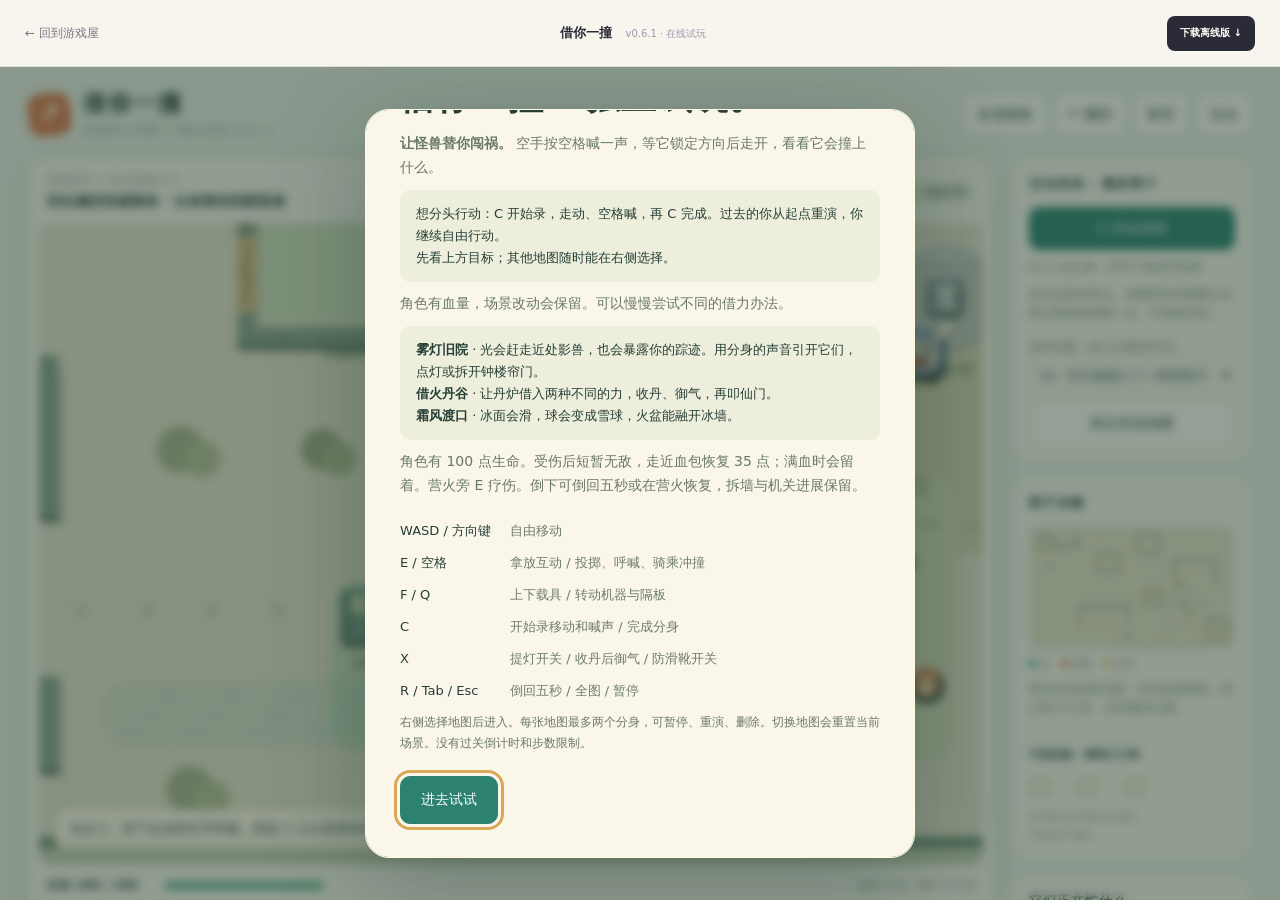
==== play/borrow-a-bump/index.html @ e09a7dba "Add files via upload" ====
<!doctype html><html lang="zh-CN"><head><meta charset="utf-8"><meta name="viewport" content="width=device-width,initial-scale=1"><title>借你一撞 v0.6.1 · 在线试玩</title><link rel="icon" href="../../assets/mark.svg"><link rel="stylesheet" href="../../assets/site.css"></head><body class="play-page"><header class="play-toolbar"><a href="../../index.html#games">← 回到游戏屋</a><div><strong>借你一撞</strong><span>v0.6.1 · 在线试玩</span></div><a class="button button-dark" href="../../downloads/borrow-a-bump/borrow-a-bump-v0.6.1.zip" download>下载离线版 ↓</a></header><main class="play-stage"><iframe src="v0.6.1/game.html" title="借你一撞游戏" allowfullscreen></iframe></main></body></html>
---- assets/site.css ----
@charset "UTF-8";
:root{--paper:#f7f5ed;--ink:#2b2b38;--muted:#818181;--line:#deded3;--purple:#b9a9de;--peach:#edc8aa;--mint:#c8d7bd;--serif:Georgia,"Songti SC","SimSun",serif;--sans:Inter,"Microsoft YaHei","PingFang SC",system-ui,sans-serif}*{box-sizing:border-box}html{scroll-behavior:smooth;scroll-padding-top:100px}body{margin:0;color:var(--ink);background:var(--paper);font-family:var(--sans);font-size:14px;line-height:1.7;-webkit-font-smoothing:antialiased}a{color:inherit;text-decoration:none}button,input{font:inherit}button,a,input,summary{-webkit-tap-highlight-color:transparent}a,button,summary{touch-action:manipulation}button{cursor:pointer}button:disabled{cursor:default}img{display:block;max-width:100%}button:focus-visible,a:focus-visible,input:focus-visible,summary:focus-visible{outline:3px solid #9b83c9;outline-offset:5px}::selection{background:#d8c7ef;color:var(--ink)}[hidden]{display:none!important}.container{width:min(1200px,calc(100% - 104px));margin-inline:auto}.sr-only{position:absolute;width:1px;height:1px;overflow:hidden;clip:rect(0,0,0,0);white-space:nowrap}.skip-link{position:fixed;left:20px;top:-80px;padding:10px 18px;background:var(--ink);color:white;z-index:100}.skip-link:focus{top:10px}.site-header{background:#f7f5edf2;border-bottom:1px solid #deded37a}.header-inner{height:96px;display:flex;align-items:center;justify-content:space-between;gap:25px}.brand{display:flex;align-items:center;gap:12px;font-size:19px;font-weight:750;letter-spacing:.5px;line-height:1.2}.brand small{display:block;margin-top:6px;font-size:8px;letter-spacing:2.6px;font-weight:500}.main-nav{display:flex;gap:32px;align-items:center;font-size:12px}.main-nav>a:not(.nav-cta){color:#68686c}.main-nav>a:hover{color:#806899}.nav-cta{border:1px solid var(--ink);border-radius:8px;padding:10px 15px;font-weight:600;display:flex;gap:25px;align-items:center}.menu-toggle{display:none}.hero{display:grid;grid-template-columns:1fr 1fr;align-items:center;gap:46px;padding-block:78px 74px;min-height:625px}.eyebrow{font-size:10px;letter-spacing:2px;font-weight:600;color:#7c7e7c;line-height:1.5}.hero-copy>.eyebrow{display:flex;align-items:center;gap:9px;font-size:11px;letter-spacing:1.5px;color:#777580}.tiny-star{color:#8e7ea3;font-size:23px}.hero h1{position:relative;display:inline-block;font-size:clamp(43px,4.75vw,66px);letter-spacing:-2.5px;line-height:1.28;font-weight:800;margin:22px 0 24px}.underlined{position:relative;z-index:0}.underlined:after{content:"";position:absolute;left:-3px;right:-3px;height:13px;background:#d6c8e9;bottom:6px;z-index:-1;transform:rotate(-3deg);border-radius:50%}.title-spark{position:absolute;right:-60px;top:51px;font-size:48px;font-weight:400;color:#aa9ac3;transform:rotate(12deg)}.hero-description{font-size:14px;line-height:2;color:#79797a;margin:0 0 29px;letter-spacing:.2px}.hero-actions{display:flex;gap:23px;align-items:center;flex-wrap:wrap}.button{display:inline-flex;justify-content:center;align-items:center;gap:24px;min-height:45px;border:1px solid transparent;border-radius:8px;padding:12px 18px;line-height:1.25;font-size:12px;font-weight:650;transition:transform .15s,background .15s;white-space:nowrap}.button:hover{transform:translateY(-2px)}.button-dark{background:var(--ink);color:#fffdf6}.button-dark:hover{background:#484152}.button-light{background:transparent;border-color:#d4d4c9;color:#464650}.button-light:hover{background:#eceadf;border-color:#bcbcad}.text-link{font-size:11px;color:#797780}.text-link span{padding-left:9px}.hero-bottom{display:flex;gap:17px;margin-top:30px;font-size:10px;color:#8b8c87;flex-wrap:wrap}.hero-bottom>span+span:before{content:"/";margin-right:17px;color:#cecec5}.green-dot{display:inline-block;width:6px;height:6px;border-radius:50%;background:#8ba587;margin-right:6px}.hero-art{height:455px;position:relative;isolation:isolate;min-width:0}.hero-orbit{position:absolute;inset:14px 5px 16px;border:1px dashed #d4c9dc;border-radius:48%;transform:rotate(-15deg);z-index:-1}.hero-poster{position:absolute;border:1px solid #4f4e503d;border-radius:13px;background:#fffdf5;overflow:hidden;box-shadow:0 15px 35px #44443613}.hero-poster>img{width:100%;height:205px;object-fit:cover}.hero-poster>div{height:64px;display:flex;flex-direction:column;justify-content:center;padding:0 17px;position:relative}.hero-poster>div>span:first-child{font-size:14px;font-weight:700}.hero-poster small{font-size:9px;color:#929186;margin-top:3px}.poster-back{width:72%;right:4%;top:14px;transform:rotate(7deg);z-index:1}.poster-front{width:81%;left:0;bottom:8px;transform:rotate(-7deg);z-index:2}.poster-front>img{height:215px}.poster-arrow{position:absolute;right:18px;top:18px;width:29px;height:29px;display:grid;place-items:center;border:1px solid #d4cdbf;border-radius:50%;font-size:17px}.floating-note{position:absolute;font-size:10px;z-index:4;background:#f2e7b6;padding:10px 14px;box-shadow:2px 4px 0 #d6c79b44;transform:rotate(-8deg);border-radius:3px}.note-top{top:2px;left:-7px}.note-top span{padding-left:10px;color:#8f8069}.round-sticker{position:absolute;bottom:12px;right:-7px;width:101px;height:101px;background:#d5c9eb;border:1px solid #b8a9ce;border-radius:50%;z-index:3;display:flex;justify-content:center;align-items:center;flex-direction:column;transform:rotate(12deg);font-size:19px;font-weight:650;box-shadow:0 0 0 7px var(--paper)}.round-sticker strong{font-size:8px;letter-spacing:1.5px;font-weight:500;margin-top:4px}.art-caption{position:absolute;bottom:-31px;right:9px;font-size:9px;color:#a2a298}.ticker{overflow:hidden;background:#e9e4f1;border-block:1px solid #d6cfdf;padding:16px 0}.ticker>div{min-width:max-content;display:flex;justify-content:center;align-items:center;gap:52px;font-size:12px;letter-spacing:2px;color:#6f6382}.ticker span{font-size:21px;color:#9a87b4}.section{padding-block:78px}.section-heading{display:flex;align-items:flex-end;justify-content:space-between;gap:25px;margin-bottom:31px}.section-heading h2{font-size:29px;letter-spacing:-1px;line-height:1.5;margin:11px 0 0;font-weight:750}.section-heading>p{font-size:11px;color:#93948b;line-height:1.9;margin:0 0 4px}.section-heading>p strong{color:#777c6a;font-weight:500}.library-toolbar{display:flex;justify-content:space-between;align-items:center;gap:22px;margin-bottom:26px}.filters{display:flex;gap:7px;flex-wrap:wrap}.filter-button{border:1px solid var(--line);border-radius:20px;background:transparent;color:#8a8989;font-size:11px;padding:7px 15px;line-height:1.5}.filter-button.is-active{background:var(--ink);color:white;border-color:var(--ink)}.filter-button span{margin-left:7px;color:#bfb7ce;font-size:9px}.search-box{width:245px;display:flex;align-items:center;gap:11px;border-bottom:1px solid #d3d3c8;color:#8f8e91;padding-bottom:9px}.search-box input{background:transparent;border:0;outline:0;color:var(--ink);font-size:11px;width:100%;min-width:0}.search-box input::placeholder{color:#aaa99f}.search-box:focus-within{border-bottom-color:#8c7aa5}.game-grid{display:grid;grid-template-columns:repeat(2,minmax(0,1fr));gap:30px}.game-card{border:1px solid #dbdad0;border-radius:13px;overflow:hidden;background:#fffef9;min-width:0;transition:box-shadow .2s,border-color .2s}.game-card:hover{border-color:#bbb5c0;box-shadow:0 12px 35px #3333260a}.cover-link{display:block;position:relative;overflow:hidden;border-bottom:1px solid #ded9ca}.cover-link img{width:100%;height:auto;aspect-ratio:840/500;object-fit:cover;transition:transform .35s}.cover-link:hover img{transform:scale(1.025)}.cover-type{position:absolute;left:18px;top:17px;border:1px solid #ffffff70;background:#fffaf1d9;backdrop-filter:blur(4px);font-size:10px;padding:4px 10px;border-radius:16px;color:#68685d}.cover-play{position:absolute;bottom:17px;right:18px;display:grid;place-items:center;border:1px solid #6a675d44;width:36px;height:36px;border-radius:50%;background:#fff9e9a6;font-size:20px}.cover-note{position:absolute;bottom:15px;left:18px;font-size:9px;color:#5b665f;background:#fffaf18c;padding:2px 6px;border-radius:4px}.card-body{padding:25px 27px 0}.game-label{display:flex;align-items:center;justify-content:space-between;gap:12px;font-size:8px;letter-spacing:1.5px;color:#96958e}.version-badge{display:flex;align-items:center;gap:6px;white-space:nowrap;letter-spacing:.3px;color:#748366;font-size:10px;background:#eff3e9;border:1px solid #e0e7d7;border-radius:15px;padding:3px 8px}.version-badge i{width:4px;height:4px;border-radius:50%;background:#8fa67c}.card-body h3{font-size:28px;font-weight:750;letter-spacing:-.5px;line-height:1.35;margin:15px 0 7px}.game-tagline{font-size:12px;color:#5e6264;margin:0 0 14px}.game-description{font-size:12px;line-height:1.9;color:#92908b;min-height:68px;margin:0 0 16px}.game-tags{display:flex;gap:7px;flex-wrap:wrap}.game-tags>span{font-size:9px;color:#8b8a81;background:#f3f1e8;border-radius:4px;padding:3px 7px}.download-meta{display:flex;flex-wrap:wrap;align-items:center;justify-content:space-between;gap:7px;margin:26px 0 12px;font-size:9px;color:#aaa79d}.card-actions{display:grid;grid-template-columns:1.2fr 1fr;gap:10px}.card-actions .button{gap:16px;justify-content:space-between;font-size:11px}.release-details{margin-top:21px;border-top:1px solid #eae7dc;padding:0 0 6px}.release-details summary,.faq-list summary{display:flex;align-items:center;justify-content:space-between;cursor:pointer;list-style:none;font-size:11px;min-height:47px;color:#7d7f77}.release-details summary::-webkit-details-marker,.faq-list summary::-webkit-details-marker{display:none}details[open]>summary>span{transform:rotate(45deg)}summary>span{display:inline-block;font-size:16px;font-weight:400;transition:transform .15s}.first-step{margin:0 0 13px;padding:12px;background:#f4f1e7;border-radius:6px;color:#8b887b;font-size:10px;line-height:1.9}.past-release{padding-block:12px;border-top:1px dashed #e4dfd3}.past-release>div{display:flex;justify-content:space-between;font-size:10px}.past-release strong{font-weight:650;color:#696a65}.past-release>div>span{font-size:9px;color:#a6a296}.past-release ul{padding-left:15px;font-size:10px;color:#969082;line-height:1.9;margin:9px 0}.past-release>a,.feedback-link{font-size:10px;color:#927da5}.feedback-link{display:block;padding-block:13px}.empty-state{text-align:center;padding:80px 20px;border:1px dashed #d7cddd;border-radius:14px;color:#8b8593}.empty-state>span{font-size:40px;color:#aa96c2}.empty-state h3{font-size:20px;color:#5f5869}.empty-state p{font-size:12px;margin-bottom:22px}.quiet{color:#969082;font-size:11px}.updates-section{background:#efeee5;border-block:1px solid #e5e3d7;padding-block:66px}.updates-layout{display:grid;grid-template-columns:.85fr 1.35fr;gap:85px}.updates-intro h2{font-size:33px;line-height:1.5;letter-spacing:-1px;margin:14px 0 15px}.updates-intro>p{font-size:12px;line-height:1.95;color:#929183}.date-stamp{display:flex;gap:16px;align-items:center;margin-top:27px;font-size:9px;color:#a7a393}.date-stamp strong{font-size:11px;font-weight:500;letter-spacing:1px;color:#8b897c}.update-list{padding-top:10px}.update-item{display:grid;grid-template-columns:90px 1fr;gap:22px;padding-block:24px}.update-item+.update-item{border-top:1px solid #d9d8c8}.update-date time{display:block;font-size:9px;color:#9d9d8d;white-space:nowrap}.update-date>span{display:inline-block;padding:3px 9px;border:1px solid #d5c9df;background:#e9e2ee;border-radius:20px;font-size:9px;color:#8d7b9c;margin-top:10px}.update-game{display:flex;align-items:center;gap:12px;font-size:16px;font-weight:650}.update-game span{font-size:8px;font-weight:400;color:#93967b;padding:2px 5px;background:#e3e7d9;border-radius:3px}.update-item ul{margin:12px 0 11px;padding-left:15px;font-size:11px;color:#939283;line-height:1.95}.update-item a{font-size:9px;color:#8b7c9d}.guide-section{padding-bottom:56px}.steps{display:grid;grid-template-columns:repeat(3,1fr);gap:30px;border-block:1px solid var(--line);padding:33px 0;margin-top:35px}.steps article{position:relative;padding-right:20px}.steps article+article{border-left:1px solid #deded2;padding-left:30px}.step-number{font-family:var(--serif);font-style:italic;font-size:31px;color:#b6a8c9;line-height:1}.steps h3{font-size:16px;font-weight:650;margin:16px 0 8px}.steps p{font-size:11px;line-height:1.95;color:#9a978d;margin:0}.guide-lower{display:grid;grid-template-columns:.85fr 1.35fr;gap:85px;margin-top:27px}.guide-note{display:flex;gap:15px;align-items:flex-start;background:#eeebe0;border-radius:9px;padding:21px;height:fit-content}.note-icon{font-size:28px;line-height:1.1;color:#a08eb4}.guide-note strong{font-size:12px;font-weight:650}.guide-note p{font-size:10px;color:#979184;line-height:1.9;margin:6px 0 0}.faq-list details+details{border-top:1px solid var(--line)}.faq-list summary{font-size:11px;color:#7b7c73;padding:2px 0;gap:20px}.faq-list p{font-size:10px;color:#9a9588;line-height:1.95;margin:0 0 17px}.about-strip{padding:33px 30px;border:1px solid #ded7e3;background:#eeebf1;border-radius:12px;display:flex;align-items:center;gap:25px;margin-block:14px 65px}.about-mark{font-size:53px;line-height:1;color:#a18bb8;margin-inline:5px}.about-strip .eyebrow{font-size:8px;letter-spacing:1.5px;color:#a095a8}.about-strip h2{font-size:20px;font-weight:700;letter-spacing:-.4px;margin:8px 0}.about-strip p{font-size:10px;color:#a095a5;margin:0}.about-strip .button{margin-left:auto;border-color:#d3cadc;gap:19px;font-size:10px;flex-shrink:0}.site-footer{display:flex;justify-content:space-between;gap:24px;align-items:center;padding-bottom:30px;color:#aaa79d}.footer-brand{font-size:12px;font-weight:650;color:#7d7c77}.footer-brand span{font-size:7px;letter-spacing:1.2px;display:block;font-weight:400;margin-top:3px;color:#b0aba0}.site-footer>p{font-size:9px}.site-footer>a:last-child{font-size:9px}.play-page{height:100vh;height:100dvh;overflow:hidden;display:flex;flex-direction:column}.play-toolbar{display:flex;justify-content:space-between;align-items:center;gap:20px;min-height:67px;padding:10px 25px;border-bottom:1px solid var(--line);flex-shrink:0}.play-toolbar>a:first-child{font-size:12px;color:#7b7486}.play-toolbar>div{display:flex;gap:14px;align-items:center;font-size:13px}.play-toolbar>div>span{font-size:10px;color:#a294ac}.play-toolbar .button{min-height:35px;padding:9px 12px;font-size:10px}.play-stage{flex:1;min-height:0}.play-stage iframe{border:0;display:block;width:100%;height:100%;background:var(--paper)}
@media(min-width:1550px){.hero{padding-block:100px;min-height:700px}.hero-art{height:480px}.hero h1{font-size:69px}}@media(max-width:1150px){.container{width:calc(100% - 64px)}.hero{gap:28px;padding-block:65px}.hero-art{height:405px}.hero-poster>img{height:180px}.poster-front>img{height:185px}.round-sticker{width:86px;height:86px;right:-2px;font-size:17px}.hero-actions{gap:16px}.hero h1{font-size:51px}.title-spark{right:-45px;font-size:39px}.updates-layout,.guide-lower{gap:45px}.download-meta{font-size:8px}.card-body{padding:22px 21px 0}.card-body h3{font-size:25px}.game-label{font-size:7px;letter-spacing:.8px}}@media(max-width:850px){.main-nav{gap:22px}.hero{grid-template-columns:1.05fr .95fr;gap:10px;min-height:570px}.hero h1{font-size:45px}.hero-description{font-size:12px}.hero-actions .button{font-size:10px;padding:12px}.hero-actions .text-link{font-size:10px}.hero-art{height:350px}.hero-poster>img{height:150px}.poster-front>img{height:153px}.hero-poster>div{height:54px;padding-inline:13px}.hero-poster>div>span:first-child{font-size:12px}.hero-poster small{font-size:8px}.floating-note{font-size:8px;top:16px;left:0}.round-sticker{width:76px;height:76px;font-size:15px;bottom:2px}.art-caption{font-size:8px;bottom:-23px}.hero-bottom{font-size:8px;gap:10px}.hero-bottom>span+span:before{margin-right:10px}.section-heading h2{font-size:25px}.section-heading>p{font-size:10px}.game-grid{gap:20px}.card-actions{grid-template-columns:1fr}.card-actions .button{justify-content:center;gap:15px}.game-description{min-height:92px}.game-label{flex-wrap:wrap;gap:7px}.updates-layout,.guide-lower{gap:35px;grid-template-columns:.8fr 1.2fr}.update-item{grid-template-columns:75px 1fr;gap:15px}.updates-intro h2{font-size:28px}.steps{gap:20px}.steps article+article{padding-left:20px}.about-strip{gap:17px;padding:26px 21px}.about-strip h2{font-size:17px}.about-mark{font-size:41px}.about-strip .button{font-size:9px;gap:10px}}@media(max-width:650px){html{scroll-padding-top:25px}.container{width:calc(100% - 36px)}.header-inner{height:78px}.brand{font-size:17px;gap:9px}.brand>img{width:36px;height:36px}.brand small{font-size:7px;letter-spacing:2px}.menu-toggle{display:flex;gap:15px;align-items:center;padding:8px 11px;border:1px solid var(--line);border-radius:7px;background:transparent;font-size:11px;color:#78717c}.menu-toggle span{font-size:17px}.main-nav{display:none;position:absolute;left:18px;right:18px;top:67px;z-index:20;background:#fffdf6;border:1px solid var(--line);box-shadow:0 15px 30px #37313812;padding:15px;border-radius:10px;flex-direction:column;align-items:stretch;gap:0}.main-nav.is-open{display:flex}.main-nav>a{padding:10px 12px}.main-nav .nav-cta{margin-top:7px;justify-content:space-between}.hero{display:flex;flex-direction:column;gap:39px;padding-block:41px 55px;min-height:auto;align-items:stretch}.hero-copy>.eyebrow{font-size:10px}.hero h1{font-size:54px;margin-block:16px 21px;letter-spacing:-2px}.title-spark{right:-49px;top:51px;font-size:41px}.hero-description{font-size:12px;line-height:2}.hero-actions .button{font-size:11px;min-height:46px;padding-inline:16px}.hero-actions{gap:19px}.hero-bottom{margin-top:23px;font-size:9px}.hero-art{height:340px;max-width:440px;width:100%;margin:auto}.hero-poster>img{height:164px}.poster-front>img{height:170px}.poster-back{width:69%;right:3%}.poster-front{width:77%;bottom:7px;left:1%}.hero-poster>div{height:56px}.hero-poster>div>span:first-child{font-size:12px}.round-sticker{right:0;bottom:4px;width:80px;height:80px}.note-top{left:3px;top:0;font-size:9px}.art-caption{font-size:8px}.ticker{padding-block:11px}.ticker>div{gap:30px;justify-content:flex-start;margin-left:-20px;font-size:10px;letter-spacing:1px}.ticker span{font-size:18px}.section{padding-block:48px}.section-heading{align-items:flex-start;flex-direction:column;gap:14px;margin-bottom:25px}.section-heading h2{font-size:26px}.section-heading>p{font-size:11px}.library-toolbar{align-items:stretch;flex-direction:column;gap:23px}.filters{gap:8px}.filter-button{font-size:10px;padding:7px 13px}.search-box{width:100%;padding-bottom:10px}.search-box input{font-size:12px}.game-grid{grid-template-columns:1fr;gap:25px}.card-body{padding:23px 21px 0}.game-label{font-size:8px;letter-spacing:1px;flex-wrap:nowrap}.card-body h3{font-size:28px}.game-description{min-height:0;font-size:12px;margin-bottom:18px}.game-tagline{font-size:12px}.card-actions{grid-template-columns:1.1fr 1fr}.card-actions .button{font-size:11px;padding-inline:12px;gap:10px}.download-meta{font-size:8px;gap:5px}.game-tags>span{font-size:9px}.cover-type{top:14px;left:14px;font-size:9px}.updates-section{padding-block:45px}.updates-layout{grid-template-columns:1fr;gap:15px}.updates-intro h2{font-size:29px;margin-bottom:11px}.updates-intro h2 br{display:none}.updates-intro>p br{display:none}.updates-intro>p{font-size:11px}.date-stamp{margin-top:15px}.update-item{grid-template-columns:76px 1fr;padding-block:23px;gap:17px}.update-game{font-size:15px;gap:8px}.update-item ul{font-size:10px}.steps{grid-template-columns:1fr;gap:0;padding:0;margin-top:25px}.steps article{padding:24px 4px 24px 57px;min-height:115px}.steps article+article{padding-left:57px;border-left:0;border-top:1px solid var(--line)}.step-number{position:absolute;left:3px;top:29px;font-size:29px}.steps h3{margin-top:0;font-size:15px}.steps p{font-size:11px}.guide-lower{grid-template-columns:1fr;gap:16px}.guide-note{padding:18px}.guide-note p{font-size:11px}.faq-list summary{font-size:11px}.faq-list p{font-size:11px}.about-strip{padding:23px;flex-wrap:wrap;gap:12px;margin-block:5px 35px}.about-mark{font-size:34px;margin:0}.about-strip>div:nth-child(2){flex:1;min-width:205px}.about-strip h2{font-size:18px;line-height:1.6}.about-strip p{font-size:10px;line-height:1.9}.about-strip .eyebrow{font-size:7px;letter-spacing:.6px}.about-strip .button{margin:8px 0 0 46px;font-size:10px}.site-footer{flex-wrap:wrap;gap:10px;padding-bottom:24px}.site-footer>p{order:3;width:100%;font-size:8px;margin-top:0}.footer-brand{font-size:11px}.footer-brand span{font-size:6px}.site-footer>a:last-child{font-size:9px}.play-toolbar{gap:10px;padding:10px 12px;min-height:64px}.play-toolbar>div{display:flex;flex-direction:column;gap:1px;font-size:11px}.play-toolbar>div>span{font-size:8px}.play-toolbar>a:first-child{font-size:10px}.play-toolbar .button{font-size:9px;padding:8px;min-height:32px}.play-stage iframe{height:100%}}@media(prefers-reduced-motion:reduce){html{scroll-behavior:auto}*,*:before,*:after{transition:none!important;animation:none!important}.cover-link:hover img,.button:hover{transform:none}}

/* Keep release and download information readable at every viewport. */
.version-badge{font-size:11px}.game-label{font-size:9px}.download-meta{font-size:10px}.game-description{font-size:13px}.past-release ul,.past-release>a,.feedback-link,.first-step,.faq-list p{font-size:12px}.past-release>div{font-size:12px}.past-release>div>span{font-size:10px}.release-details summary{font-size:12px}.update-item ul,.steps p{font-size:12px}.game-tags>span{font-size:10px}.card-actions .button{font-size:12px}

.game-grid{align-items:start}

.hero-description,.section-heading>p,.game-description,.download-meta,.game-label,.game-tags>span,.past-release ul,.past-release>div>span,.first-step,.update-item ul,.steps p,.guide-note p,.faq-list p,.about-strip p,.site-footer,.hero-bottom,.art-caption,.date-stamp,.date-stamp strong,.update-date time,.filter-button,.footer-brand{color:#6c706a}
.version-badge{color:#526648}.past-release>a,.feedback-link,.update-item a,.text-link{color:#755c8c}
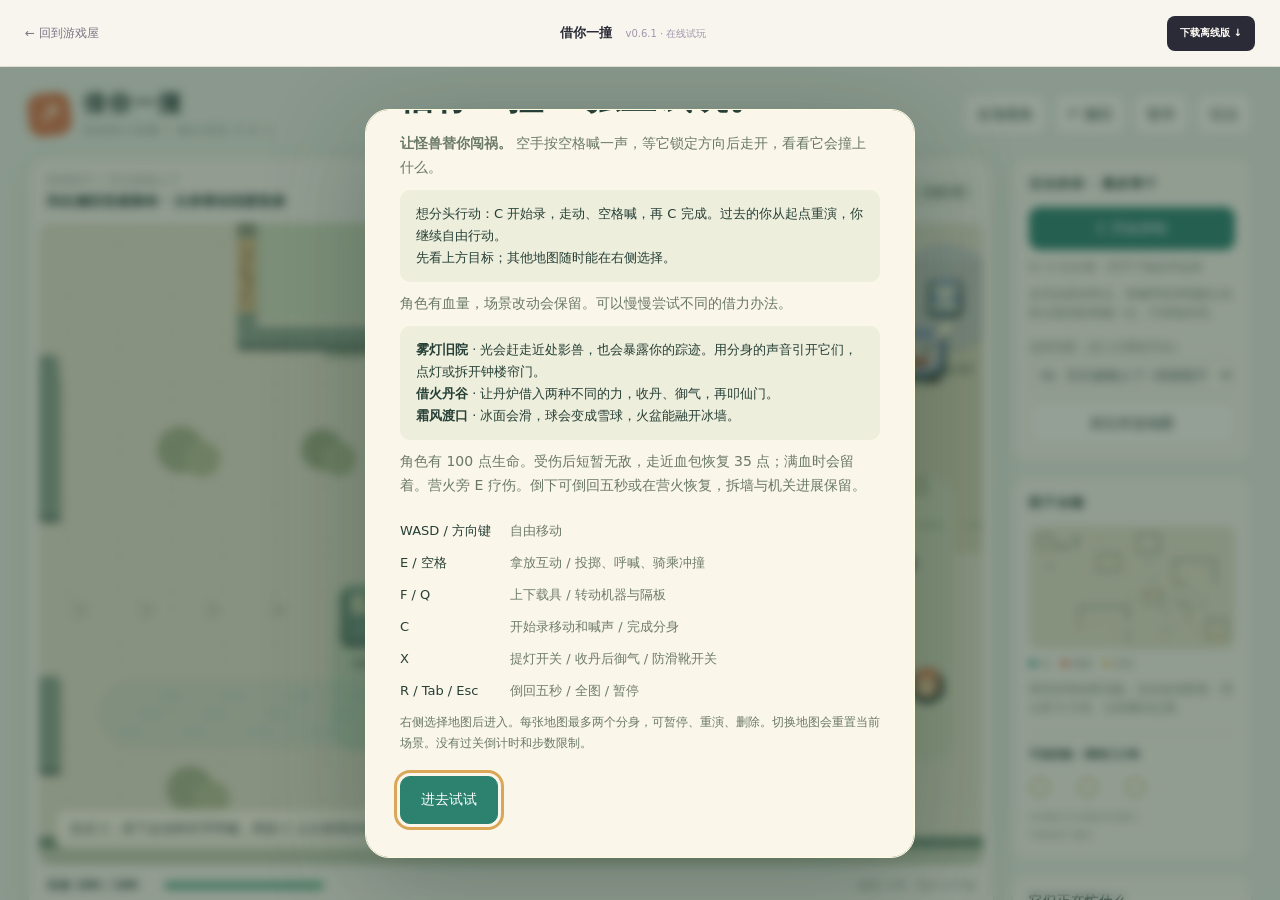
==== commit d6271876: "Add files via upload" ====
--- a/play/borrow-a-bump/index.html
+++ b/play/borrow-a-bump/index.html
@@ -1 +1 @@
-<!doctype html><html lang="zh-CN"><head><meta charset="utf-8"><meta name="viewport" content="width=device-width,initial-scale=1"><title>借你一撞 v0.6.1 · 在线试玩</title><link rel="icon" href="../../assets/mark.svg"><link rel="stylesheet" href="../../assets/site.css"></head><body class="play-page"><header class="play-toolbar"><a href="../../index.html#games">← 回到游戏屋</a><div><strong>借你一撞</strong><span>v0.6.1 · 在线试玩</span></div><a class="button button-dark" href="../../downloads/borrow-a-bump/borrow-a-bump-v0.6.1.zip" download>下载离线版 ↓</a></header><main class="play-stage"><iframe src="v0.6.1/game.html" title="借你一撞游戏" allowfullscreen></iframe></main></body></html>+<!doctype html><html lang="zh-CN"><head><meta charset="utf-8"><meta name="viewport" content="width=device-width,initial-scale=1"><title>借你一撞 v0.6.1 · 在线试玩</title><link rel="icon" href="../../assets/mark.svg"><link rel="stylesheet" href="../../assets/site.css"><script defer src="../../assets/stats-config.js"></script><script defer src="../../assets/stats.js"></script><script defer src="../../assets/play-stats.js"></script></head><body class="play-page" data-game-id="borrow-a-bump"><header class="play-toolbar"><a href="../../index.html#games">← 回到游戏屋</a><div><strong>借你一撞</strong><span>v0.6.1 · 在线试玩</span></div><a class="button button-dark" href="../../downloads/borrow-a-bump/borrow-a-bump-v0.6.1.zip" download>下载离线版 ↓</a></header><main class="play-stage"><iframe src="v0.6.1/game.html" title="借你一撞游戏" allowfullscreen></iframe></main></body></html>
--- a/assets/site.css
+++ b/assets/site.css
@@ -9,3 +9,6 @@
 
 .hero-description,.section-heading>p,.game-description,.download-meta,.game-label,.game-tags>span,.past-release ul,.past-release>div>span,.first-step,.update-item ul,.steps p,.guide-note p,.faq-list p,.about-strip p,.site-footer,.hero-bottom,.art-caption,.date-stamp,.date-stamp strong,.update-date time,.filter-button,.footer-brand{color:#6c706a}
 .version-badge{color:#526648}.past-release>a,.feedback-link,.update-item a,.text-link{color:#755c8c}
+
+/* Persistent public statistics */
+.site-stats{display:grid;grid-template-columns:1fr auto;gap:16px 38px;padding-top:20px;padding-bottom:32px;border-top:1px solid var(--line,#d9ded1)}.site-stats h2{font-size:21px;margin:8px 0}.site-stats p[data-stats-status]{font-size:11px;color:#738274;margin:5px 0}.stat-pair{display:flex;gap:45px;align-items:center}.stat-pair strong{display:block;font-size:33px;font-weight:600;color:#2e4b40}.stat-pair span{font-size:12px;color:#6d7e70}.stats-definition{grid-column:1/-1;max-width:760px;font-size:11px;color:#788473}.stats-definition summary{cursor:pointer}.stats-definition p{line-height:1.9}.game-statistics{display:flex;justify-content:space-between;gap:12px;margin:16px 0 3px;padding:11px 0;border-top:1px solid #d6dccf;color:#72816f;font-size:11px}.game-statistics strong{font-weight:600;color:#3b5546;margin-left:5px}@media(max-width:700px){.site-stats{grid-template-columns:1fr}.stat-pair{gap:50px}.stat-pair strong{font-size:28px}.site-stats h2{font-size:19px}}
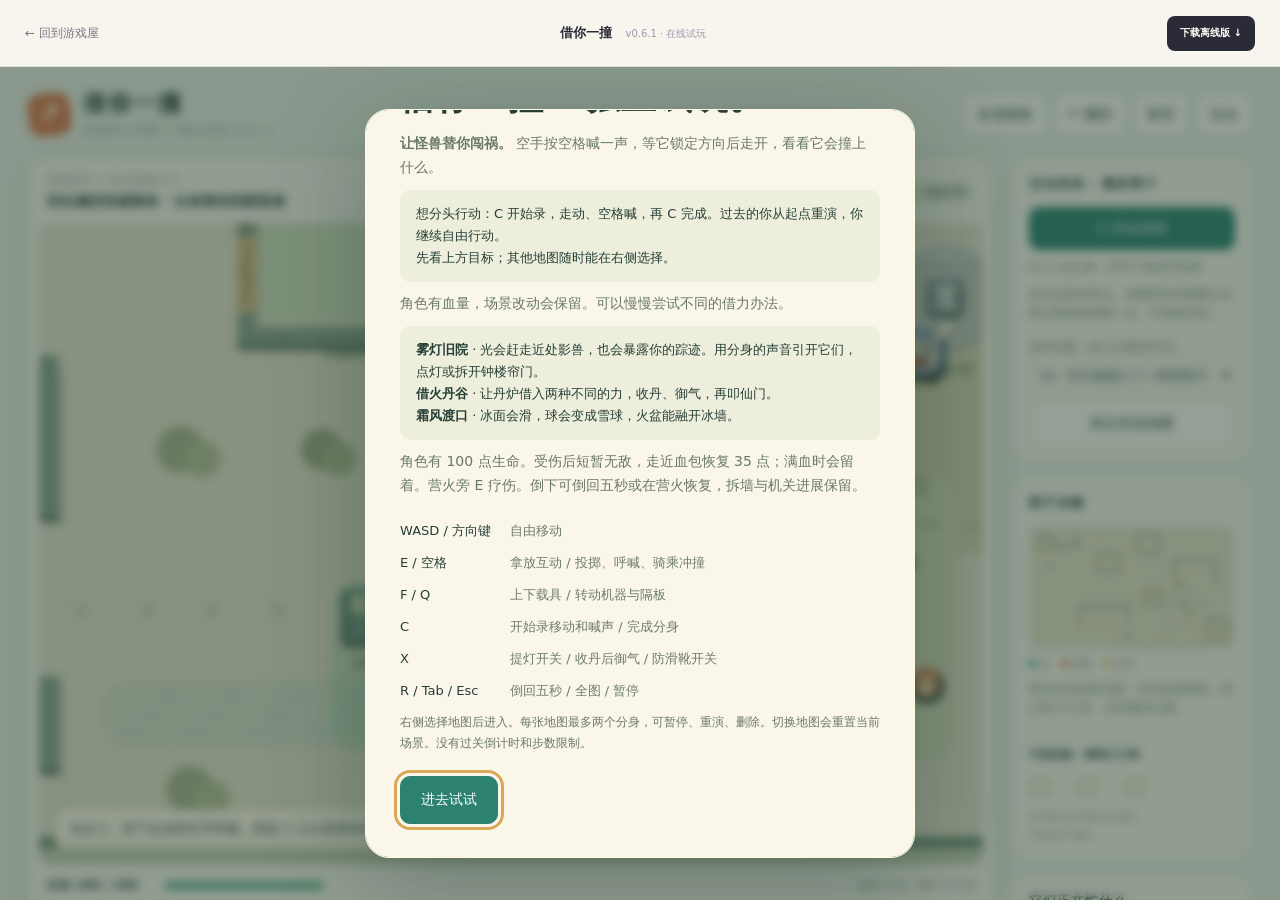
==== commit 73f64a8b: "Add files via upload" ====
--- a/play/borrow-a-bump/index.html
+++ b/play/borrow-a-bump/index.html
@@ -1 +1 @@
-<!doctype html><html lang="zh-CN"><head><meta charset="utf-8"><meta name="viewport" content="width=device-width,initial-scale=1"><title>借你一撞 v0.6.1 · 在线试玩</title><link rel="icon" href="../../assets/mark.svg"><link rel="stylesheet" href="../../assets/site.css"><script defer src="../../assets/stats-config.js"></script><script defer src="../../assets/stats.js"></script><script defer src="../../assets/play-stats.js"></script></head><body class="play-page" data-game-id="borrow-a-bump"><header class="play-toolbar"><a href="../../index.html#games">← 回到游戏屋</a><div><strong>借你一撞</strong><span>v0.6.1 · 在线试玩</span></div><a class="button button-dark" href="../../downloads/borrow-a-bump/borrow-a-bump-v0.6.1.zip" download>下载离线版 ↓</a></header><main class="play-stage"><iframe src="v0.6.1/game.html" title="借你一撞游戏" allowfullscreen></iframe></main></body></html>+<!doctype html><html lang="zh-CN"><head><meta charset="utf-8"><meta name="viewport" content="width=device-width,initial-scale=1"><title>借你一撞 v0.6.1 · 在线试玩</title><link rel="icon" href="../../assets/mark.svg"><link rel="stylesheet" href="../../assets/site.css"><script defer src="../../assets/stats-config.js"></script><script defer src="../../assets/stats.js?v=20261020"></script><script defer src="../../assets/play-stats.js?v=20261020"></script></head><body class="play-page" data-game-id="borrow-a-bump"><header class="play-toolbar"><a href="../../index.html#games">← 回到游戏屋</a><div><strong>借你一撞</strong><span>v0.6.1 · 在线试玩</span></div><a class="button button-dark" href="../../downloads/borrow-a-bump/borrow-a-bump-v0.6.1.zip" download>下载离线版 ↓</a></header><main class="play-stage"><iframe src="v0.6.1/game.html" title="借你一撞游戏" allowfullscreen></iframe></main></body></html>
